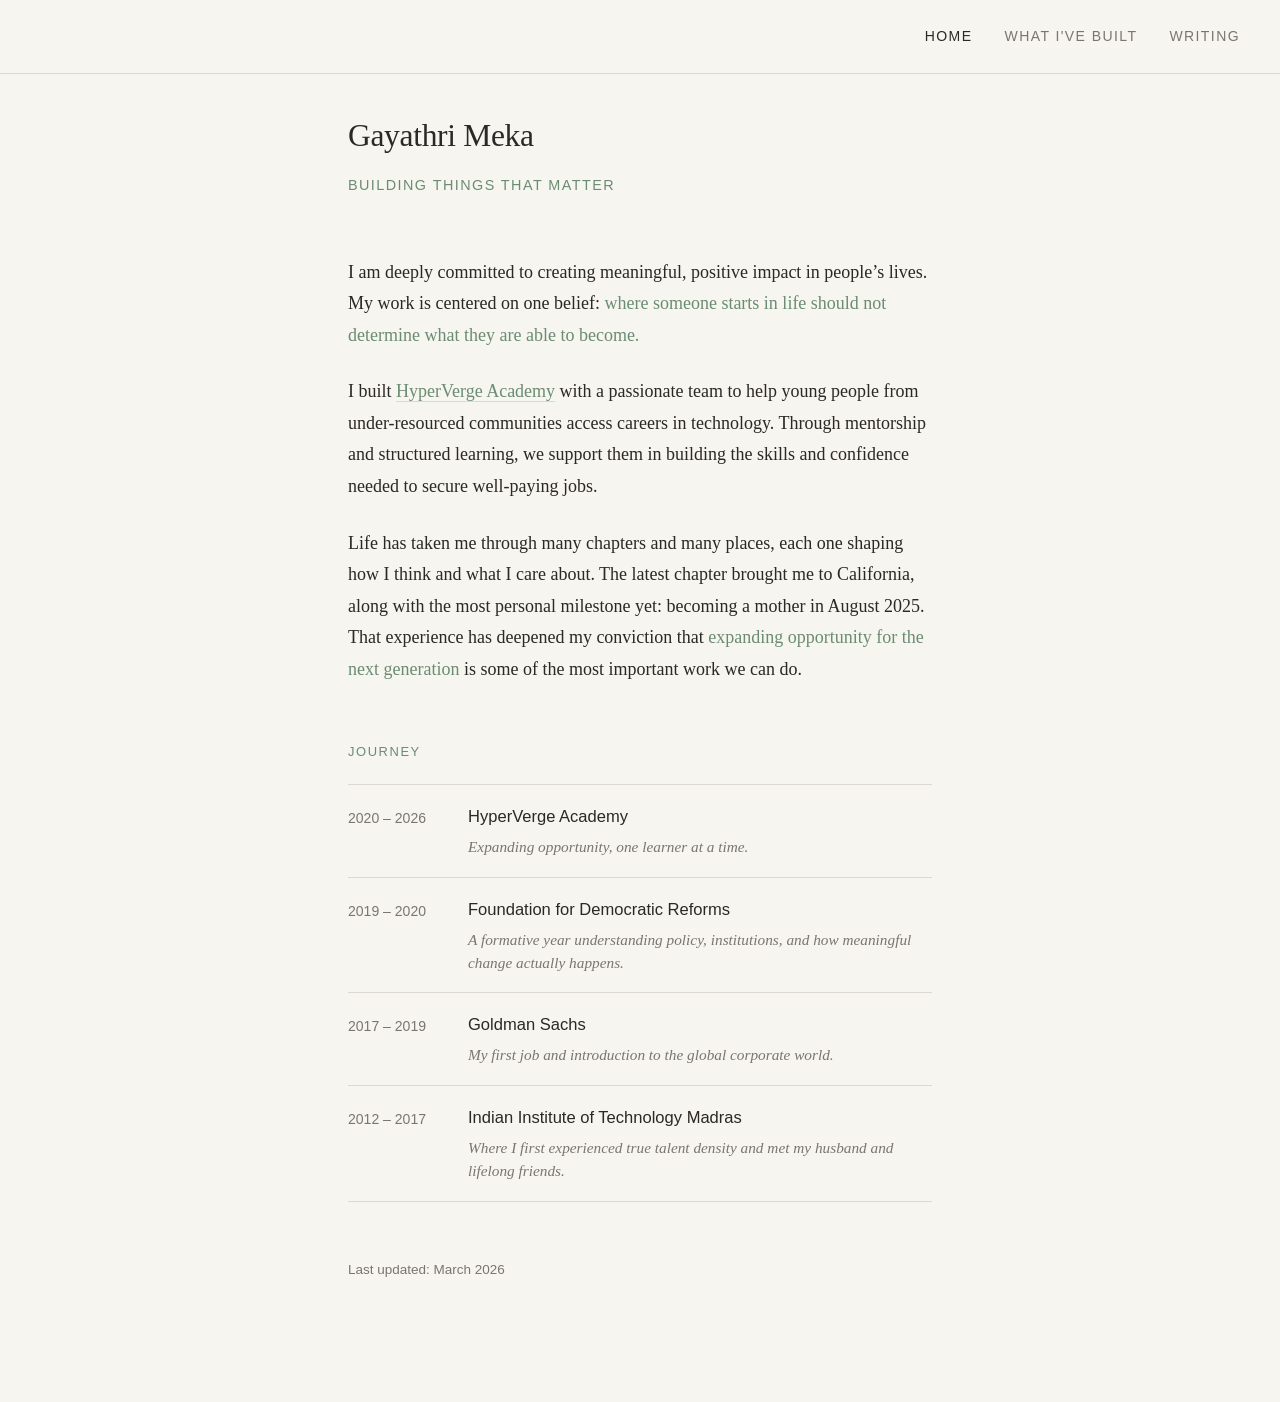
==== index.html @ d9b904db "Update timeline blurbs, remove Projects header, add last updated line Co-Authored-By: Claude Sonnet " ====
<!DOCTYPE html>
<html lang="en">
<head>
  <meta charset="UTF-8" />
  <meta name="viewport" content="width=device-width, initial-scale=1.0" />
  <title>Gayathri Meka</title>
  <link rel="icon" href="data:image/svg+xml,<svg xmlns='http://www.w3.org/2000/svg' viewBox='0 0 100 100'><text y='.9em' font-size='90'>🌏</text></svg>" />
  <style>
    *, *::before, *::after {
      box-sizing: border-box;
      margin: 0;
      padding: 0;
    }

    :root {
      --bg:        #F7F5F0;
      --text:      #2B2926;
      --muted:     #7A7570;
      --accent:    #6B8C72;
      --rule:      #DDD9D2;
    }

    html {
      font-size: 18px;
      background: var(--bg);
      color: var(--text);
    }

    body {
      font-family: Georgia, 'Times New Roman', serif;
      max-width: 640px;
      margin: 0 auto;
      padding: 108px 28px 120px;
      line-height: 1.75;
    }

    /* Top nav */
    nav {
      position: fixed;
      top: 0;
      left: 0;
      right: 0;
      display: flex;
      justify-content: flex-end;
      gap: 32px;
      padding: 24px 40px;
      background: var(--bg);
      border-bottom: 1px solid var(--rule);
      z-index: 100;
    }

    nav a {
      font-family: -apple-system, BlinkMacSystemFont, 'Segoe UI', sans-serif;
      font-size: 0.78rem;
      letter-spacing: 0.1em;
      text-transform: uppercase;
      color: var(--muted);
      text-decoration: none;
      border-bottom: none;
      transition: color 0.15s;
    }

    nav a:hover,
    nav a.active {
      color: var(--text);
    }

    header {
      margin-bottom: 56px;
    }

    h1 {
      font-size: 1.75rem;
      font-weight: normal;
      letter-spacing: -0.01em;
      color: var(--text);
      margin-bottom: 6px;
    }

    .subtitle {
      font-family: -apple-system, BlinkMacSystemFont, 'Segoe UI', sans-serif;
      font-size: 0.8rem;
      letter-spacing: 0.1em;
      text-transform: uppercase;
      color: var(--accent);
    }

    hr {
      border: none;
      border-top: 1px solid var(--rule);
      margin: 40px 0;
    }

    .section-label {
      font-family: -apple-system, BlinkMacSystemFont, 'Segoe UI', sans-serif;
      font-size: 0.72rem;
      letter-spacing: 0.12em;
      text-transform: uppercase;
      color: var(--accent);
      margin-top: 56px;
      margin-bottom: 20px;
    }

    p {
      margin-bottom: 1.4em;
      color: var(--text);
    }

    p:last-child {
      margin-bottom: 0;
    }

    a {
      color: var(--accent);
      text-decoration: none;
      border-bottom: 1px solid var(--rule);
      transition: border-color 0.15s;
    }

    a:hover {
      border-color: var(--accent);
    }

    /* Pages */
    .page {
      display: none;
      animation: fadein 0.2s ease;
    }

    .page.active {
      display: block;
    }

    @keyframes fadein {
      from { opacity: 0; transform: translateY(6px); }
      to   { opacity: 1; transform: translateY(0); }
    }

    /* Career timeline */
    .timeline {
      list-style: none;
    }

    .timeline li {
      display: grid;
      grid-template-columns: 100px 1fr;
      gap: 0 20px;
      padding: 18px 0;
      border-top: 1px solid var(--rule);
    }

    .timeline li:last-child {
      border-bottom: 1px solid var(--rule);
    }

    .timeline .years {
      font-family: -apple-system, BlinkMacSystemFont, 'Segoe UI', sans-serif;
      font-size: 0.78rem;
      color: var(--muted);
      padding-top: 3px;
    }

    .timeline .org {
      font-family: -apple-system, BlinkMacSystemFont, 'Segoe UI', sans-serif;
      font-size: 0.92rem;
      color: var(--text);
      margin-bottom: 4px;
    }

    .timeline .blurb {
      font-family: Georgia, 'Times New Roman', serif;
      font-size: 0.85rem;
      color: var(--muted);
      font-style: italic;
      line-height: 1.5;
    }

    /* Projects */
    .project {
      padding: 32px 0;
      border-top: 1px solid var(--rule);
    }

    .project:last-of-type {
      border-bottom: 1px solid var(--rule);
    }

    .project-name {
      font-family: -apple-system, BlinkMacSystemFont, 'Segoe UI', sans-serif;
      font-size: 1rem;
      font-weight: 500;
      color: var(--text);
      margin-bottom: 8px;
    }

    .project-desc {
      font-size: 0.95rem;
      color: var(--text);
      margin-bottom: 14px;
      line-height: 1.65;
    }

    .project-note {
      font-size: 0.85rem;
      color: var(--muted);
      font-style: italic;
      margin-bottom: 14px;
      line-height: 1.5;
    }

    .project-links {
      display: flex;
      gap: 16px;
      flex-wrap: wrap;
    }

    .project-links a {
      font-family: -apple-system, BlinkMacSystemFont, 'Segoe UI', sans-serif;
      font-size: 0.75rem;
      letter-spacing: 0.08em;
      text-transform: uppercase;
      color: var(--muted);
      border-bottom: 1px solid var(--rule);
    }

    .project-links a:hover {
      color: var(--accent);
      border-color: var(--accent);
    }

    /* Video modal */
    .project-name {
      cursor: pointer;
      color: var(--accent);
      text-decoration: underline;
      text-decoration-color: var(--rule);
      text-underline-offset: 3px;
      transition: text-decoration-color 0.15s;
    }

    .project-name:hover {
      text-decoration-color: var(--accent);
    }

    sup a {
      color: var(--accent);
      border-bottom: none;
      text-decoration: underline;
      text-decoration-color: var(--accent);
      text-underline-offset: 2px;
    }

    .modal-overlay {
      display: none;
      position: fixed;
      inset: 0;
      background: rgba(43, 41, 38, 0.85);
      z-index: 200;
      align-items: center;
      justify-content: center;
    }

    .modal-overlay.open {
      display: flex;
    }

    .modal-inner {
      position: relative;
      width: min(480px, 90vw);
      aspect-ratio: 9/16;
      background: #000;
      border-radius: 12px;
      overflow: hidden;
    }

    .modal-inner video {
      width: 100%;
      height: 100%;
      object-fit: cover;
    }

    .modal-coming-soon {
      width: 100%;
      height: 100%;
      display: flex;
      align-items: center;
      justify-content: center;
      font-family: -apple-system, BlinkMacSystemFont, 'Segoe UI', sans-serif;
      font-size: 0.75rem;
      letter-spacing: 0.1em;
      text-transform: uppercase;
      color: var(--muted);
    }

    .modal-close {
      position: absolute;
      top: 12px;
      right: 14px;
      background: none;
      border: none;
      color: #fff;
      font-size: 1.2rem;
      cursor: pointer;
      line-height: 1;
      opacity: 0.7;
    }

    .modal-close:hover {
      opacity: 1;
    }

    /* Footnote */
    .footnotes {
      margin-top: 48px;
      padding-top: 24px;
      border-top: 1px solid var(--rule);
    }

    .footnotes p {
      font-size: 0.82rem;
      color: var(--muted);
      line-height: 1.6;
    }

    sup {
      font-size: 0.65rem;
      vertical-align: super;
      line-height: 0;
      color: var(--muted);
    }

    .project-closing {
      margin-top: 40px;
      font-size: 0.92rem;
      color: var(--muted);
      font-style: italic;
    }

    .empty-state {
      color: var(--muted);
      font-family: -apple-system, BlinkMacSystemFont, 'Segoe UI', sans-serif;
      font-size: 0.9rem;
      font-style: italic;
    }
  </style>
</head>
<body>

  <nav>
    <a href="#" class="active" onclick="showPage('home', this)">Home</a>
    <a href="#" onclick="showPage('built', this)">What I've Built</a>
    <a href="#" onclick="showPage('writing', this)">Writing</a>
  </nav>

  <!-- Home -->
  <div id="page-home" class="page active">
    <header>
      <h1>Gayathri Meka</h1>
      <span class="subtitle">building things that matter</span>
    </header>

    <p>
      I am deeply committed to creating meaningful, positive impact in people&rsquo;s lives. My work is centered on one belief: <span style="color: var(--accent)">where someone starts in life should not determine what they are able to become.</span>
    </p>

    <p>
      I built <a href="https://academy.hyperverge.org" target="_blank" rel="noopener">HyperVerge Academy</a> with a passionate team to help young people from under-resourced communities access careers in technology. Through mentorship and structured learning, we support them in building the skills and confidence needed to secure well-paying jobs.
    </p>

    <p>
      Life has taken me through many chapters and many places, each one shaping how I think and what I care about. The latest chapter brought me to California, along with the most personal milestone yet: becoming a mother in August 2025. That experience has deepened my conviction that <span style="color: var(--accent)">expanding opportunity for the next generation</span> is some of the most important work we can do.
    </p>

    <p class="section-label">Journey</p>

    <ul class="timeline">
      <li>
        <span class="years">2020 – 2026</span>
        <div>
          <div class="org">HyperVerge Academy</div>
          <div class="blurb">Expanding opportunity, one learner at a time.</div>
        </div>
      </li>
      <li>
        <span class="years">2019 – 2020</span>
        <div>
          <div class="org">Foundation for Democratic Reforms</div>
          <div class="blurb">A formative year understanding policy, institutions, and how meaningful change actually happens.</div>
        </div>
      </li>
      <li>
        <span class="years">2017 – 2019</span>
        <div>
          <div class="org">Goldman Sachs</div>
          <div class="blurb">My first job and introduction to the global corporate world.</div>
        </div>
      </li>
      <li>
        <span class="years">2012 – 2017</span>
        <div>
          <div class="org">Indian Institute of Technology Madras</div>
          <div class="blurb">Where I first experienced true talent density and met my husband and lifelong friends.</div>
        </div>
      </li>
    </ul>

    <p style="margin-top: 56px; font-family: -apple-system, BlinkMacSystemFont, 'Segoe UI', sans-serif; font-size: 0.75rem; color: var(--muted);">Last updated: March 2026</p>
  </div>

  <!-- What I've Built -->
  <div id="page-built" class="page">
    <header>
      <h1>What I've Built</h1>
      <span class="subtitle">tools we actually use</span>
    </header>

    <p>
      I studied computer science but spent most of my career in social impact. Over time, I came to believe that <span style="color: var(--accent)">technology alone rarely solves social problems</span> - at best, it amplifies the systems and people already in place.<sup><a href="#fn1">1</a></sup> So we focused on building those systems at HyperVerge Academy.
    </p>

    <p>
      <span style="color: var(--accent)">AI agents shifted something.</span> Tools like Claude Code made it possible to spin up small, useful pieces of software and iterate quickly - inside the work we were already doing. What started as curiosity became a steady stream of tools I've built for my work, my family, and myself.
    </p>

    <div class="project">
      <div class="project-name" onclick="openModal('sensai')">SensAI</div>
      <p class="project-desc">AI-first learning system for HyperVerge Academy. Started as a hackathon project and evolved into the core learning platform for HVA.</p>
      <div class="project-links">
        <a href="#" target="_blank">GitHub</a>
        <a href="#" target="_blank">Link</a>
      </div>
    </div>

    <div class="project">
      <div class="project-name" onclick="openModal('hvapulse')">HVA Pulse</div>
      <p class="project-desc">Operating system for HyperVerge Academy. Tracks learner progress, generates insights, and helps our team support learners better.</p>
      <div class="project-links">
        <a href="#" target="_blank">GitHub</a>
        <a href="#" target="_blank">Link</a>
      </div>
    </div>

    <div class="project">
      <div class="project-name" onclick="openModal('tinytastes')">100 Tiny Tastes</div>
      <p class="project-desc">A tool I built to track foods while introducing solids to my baby. Still the most useful thing I&rsquo;ve built for myself.</p>
      <div class="project-links">
        <a href="https://github.com/gayathri-meka/100-tiny-tastes" target="_blank" rel="noopener">GitHub</a>
        <a href="#" target="_blank">Link</a>
      </div>
    </div>

    <div class="project">
      <div class="project-name" onclick="openModal('ashiana')">Ashiana PG Manager</div>
      <p class="project-desc">Built for my mother-in-law to replace her handwritten PG ledger with a simple management tool.</p>
      <div class="project-links">
        <a href="https://github.com/gayathri-meka/ashiana-pg-manager" target="_blank" rel="noopener">GitHub</a>
        <a href="#" target="_blank">Link</a>
      </div>
    </div>

    <div class="project">
      <div class="project-name" onclick="openModal('getcurious')">Get Curious</div>
      <p class="project-desc">A personal learning playground. Designed around the way I like to explore and learn new topics. Inspired by my son Nivan.</p>
      <div class="project-links">
        <a href="#" target="_blank">GitHub</a>
      </div>
    </div>

    <div class="project">
      <div class="project-name" onclick="openModal('wonderleaps')">Wonder Leaps</div>
      <p class="project-desc">A simple parenting app that taught me one of the most important builder lessons: knowing when to stop.</p>
      <div class="project-links">
        <a href="https://github.com/gayathri-meka/wonder-leaps" target="_blank" rel="noopener">GitHub</a>
      </div>
    </div>

    <p class="project-closing">Except SensAI and HVA Pulse, most of these tools were built quickly, often over a few days or weekends.</p>

    <div class="footnotes">
      <p id="fn1"><sup>1</sup> This idea is explored in Kentaro Toyama&rsquo;s book <em>Geek Heresy: Rescuing Social Change from the Cult of Technology.</em></p>
    </div>
  </div>

  <!-- Video modal -->
  <div class="modal-overlay" id="videoModal" onclick="closeModalOnOverlay(event)">
    <div class="modal-inner">
      <button class="modal-close" onclick="closeModal()">✕</button>
      <div id="modalContent" class="modal-coming-soon">Video coming soon</div>
    </div>
  </div>

  <!-- Writing -->
  <div id="page-writing" class="page">
    <header>
      <h1>Writing</h1>
    </header>
    <p class="empty-state">Essays coming soon.</p>
  </div>

  <script>
    function showPage(name, link) {
      event.preventDefault();
      document.querySelectorAll('.page').forEach(p => p.classList.remove('active'));
      document.querySelectorAll('nav a').forEach(a => a.classList.remove('active'));
      document.getElementById('page-' + name).classList.add('active');
      link.classList.add('active');
    }

    // Video sources — add file paths here when ready
    const videos = {
      sensai:     null,
      hvapulse:   null,
      tinytastes: '100tt-demo-video.mp4',
      ashiana:    null,
      getcurious: null,
      wonderleaps: null,
    };

    function openModal(id) {
      const src = videos[id];
      const content = document.getElementById('modalContent');
      if (src) {
        content.innerHTML = `<video src="${src}" autoplay loop muted playsinline></video>`;
        content.className = '';
      } else {
        content.innerHTML = 'Video coming soon';
        content.className = 'modal-coming-soon';
      }
      document.getElementById('videoModal').classList.add('open');
    }

    function closeModal() {
      document.getElementById('videoModal').classList.remove('open');
      document.getElementById('modalContent').innerHTML = '';
    }

    function closeModalOnOverlay(e) {
      if (e.target === document.getElementById('videoModal')) closeModal();
    }

    document.addEventListener('keydown', e => {
      if (e.key === 'Escape') closeModal();
    });
  </script>

</body>
</html>
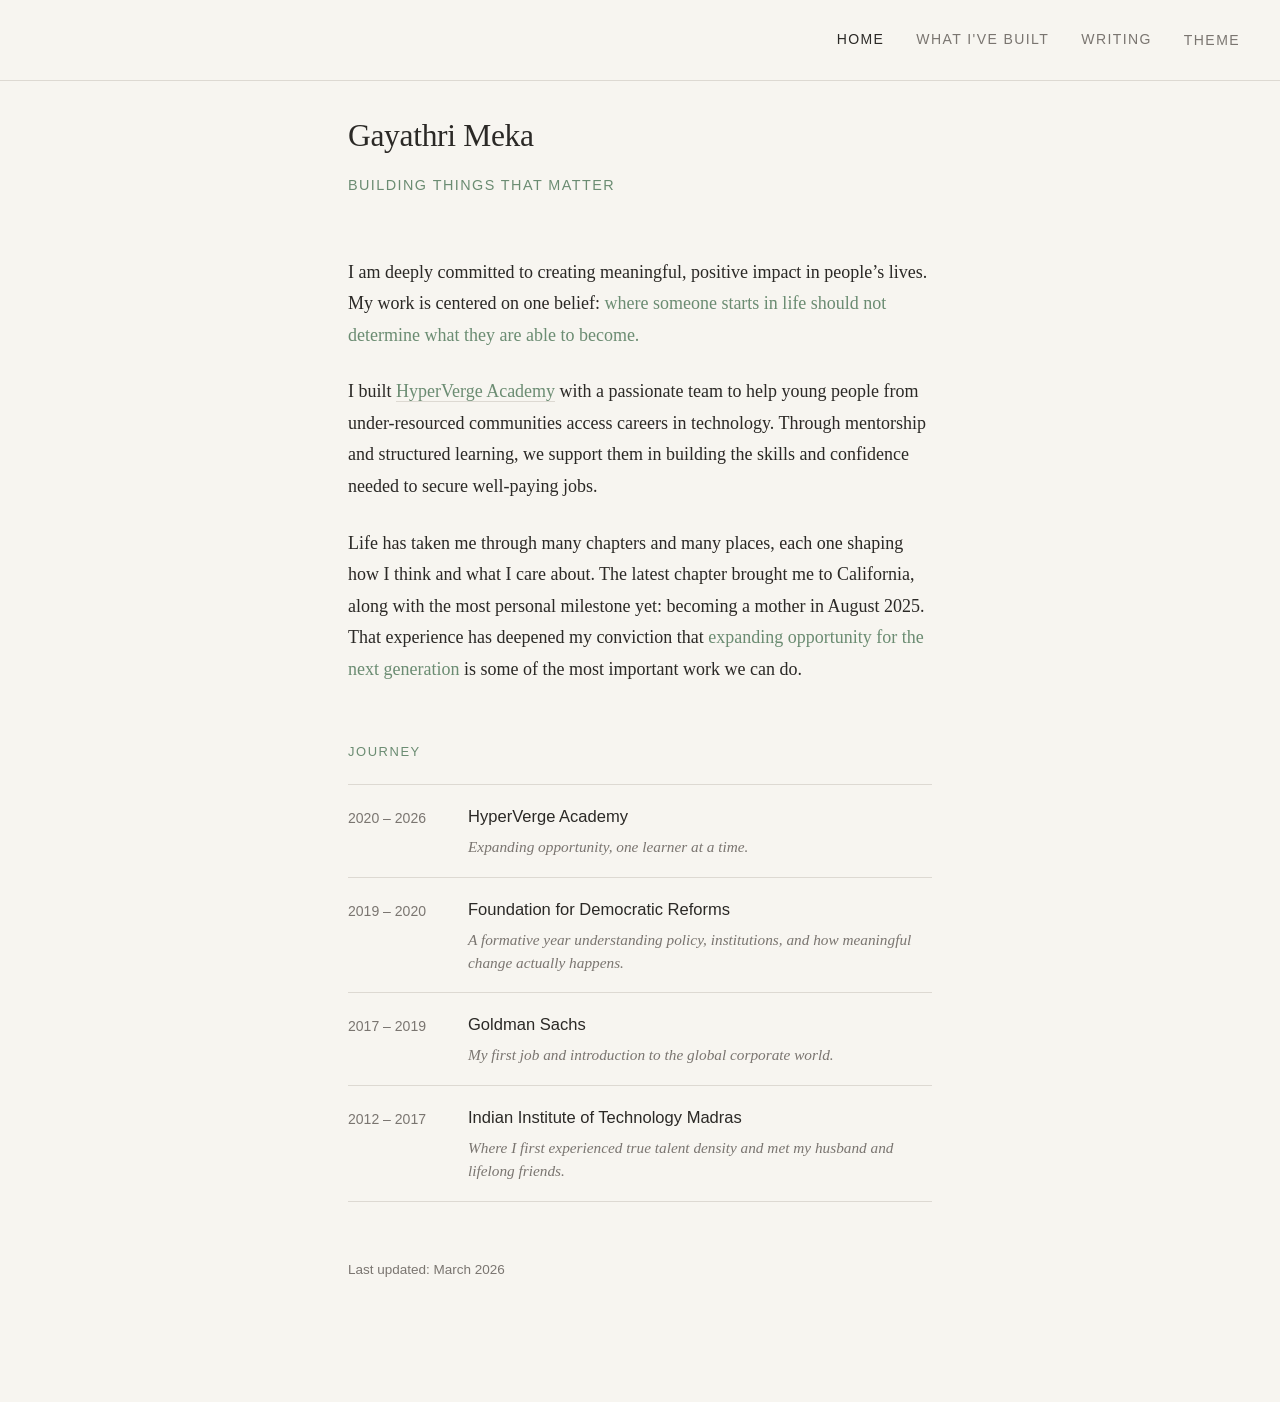
==== commit fb897bb5: "Move theme picker into nav as a tab; add themes and scripts - Theme picker is now a "Theme" tab in t" ====
--- a/index.html
+++ b/index.html
@@ -42,6 +42,7 @@
       right: 0;
       display: flex;
       justify-content: flex-end;
+      align-items: center;
       gap: 32px;
       padding: 24px 40px;
       background: var(--bg);
@@ -63,6 +64,89 @@
     nav a:hover,
     nav a.active {
       color: var(--text);
+    }
+
+    /* Hamburger */
+    .hamburger {
+      display: none;
+      flex-direction: column;
+      gap: 5px;
+      cursor: pointer;
+      background: none;
+      border: none;
+      padding: 4px;
+    }
+
+    .hamburger span {
+      display: block;
+      width: 22px;
+      height: 1.5px;
+      background: var(--text);
+      transition: transform 0.2s, opacity 0.2s;
+    }
+
+    .hamburger.open span:nth-child(1) { transform: translateY(6.5px) rotate(45deg); }
+    .hamburger.open span:nth-child(2) { opacity: 0; }
+    .hamburger.open span:nth-child(3) { transform: translateY(-6.5px) rotate(-45deg); }
+
+    /* Mobile menu drawer */
+    .mobile-menu {
+      display: none;
+      position: fixed;
+      top: 0;
+      left: 0;
+      right: 0;
+      bottom: 0;
+      background: var(--bg);
+      z-index: 99;
+      flex-direction: column;
+      align-items: center;
+      justify-content: center;
+      gap: 40px;
+    }
+
+    .mobile-menu.open {
+      display: flex;
+    }
+
+    .mobile-menu a {
+      font-family: -apple-system, BlinkMacSystemFont, 'Segoe UI', sans-serif;
+      font-size: 1.1rem;
+      letter-spacing: 0.1em;
+      text-transform: uppercase;
+      color: var(--muted);
+      text-decoration: none;
+      border-bottom: none;
+      transition: color 0.15s;
+    }
+
+    .mobile-menu a:hover,
+    .mobile-menu a.active {
+      color: var(--text);
+    }
+
+    @media (max-width: 600px) {
+      body {
+        padding: 88px 20px 80px;
+        font-size: 16px;
+      }
+
+      nav {
+        padding: 20px 24px;
+      }
+
+      nav a:not(.hamburger),
+      nav .theme-picker {
+        display: none;
+      }
+
+      .hamburger {
+        display: flex;
+      }
+
+      .timeline li {
+        grid-template-columns: 80px 1fr;
+      }
     }
 
     header {
@@ -342,7 +426,49 @@
       font-size: 0.9rem;
       font-style: italic;
     }
+
+    /* Essay listing */
+    .essay-list {
+      list-style: none;
+    }
+
+    .essay-item {
+      padding: 12px 0;
+    }
+
+    .essay-title {
+      font-family: Georgia, 'Times New Roman', serif;
+      font-size: 1.05rem;
+      font-weight: normal;
+      color: var(--accent);
+      text-decoration: none;
+      border-bottom: 1px solid var(--rule);
+      transition: border-color 0.15s;
+    }
+
+    .essay-title:hover {
+      border-color: var(--accent);
+    }
+
+    .essay-subtitle {
+      font-family: Georgia, 'Times New Roman', serif;
+      font-size: 0.88rem;
+      color: var(--muted);
+      font-style: italic;
+      margin-top: 5px;
+      margin-bottom: 0;
+    }
+
+    .essay-meta {
+      font-family: -apple-system, BlinkMacSystemFont, 'Segoe UI', sans-serif;
+      font-size: 0.72rem;
+      letter-spacing: 0.08em;
+      color: var(--muted);
+      margin-top: 10px;
+    }
   </style>
+  <link rel="stylesheet" href="styles/themes.css">
+  <script>(function(){var t=localStorage.getItem('theme');if(t)document.documentElement.setAttribute('data-theme',t);})()</script>
 </head>
 <body>
 
@@ -350,7 +476,29 @@
     <a href="#" class="active" onclick="showPage('home', this)">Home</a>
     <a href="#" onclick="showPage('built', this)">What I've Built</a>
     <a href="#" onclick="showPage('writing', this)">Writing</a>
+    <div class="theme-picker" id="themePicker">
+      <button class="theme-tab" id="themeTab" aria-label="Change theme">Theme</button>
+      <div class="theme-options">
+        <button class="swatch" data-theme="simple">simple</button>
+        <button class="swatch" data-theme="playful">playful</button>
+        <button class="swatch" data-theme="loud">loud</button>
+      </div>
+    </div>
+    <button class="hamburger" onclick="toggleMenu()" aria-label="Menu">
+      <span></span><span></span><span></span>
+    </button>
   </nav>
+
+  <div class="mobile-menu" id="mobileMenu">
+    <a href="#" class="active" onclick="showPage('home', this); toggleMenu()">Home</a>
+    <a href="#" onclick="showPage('built', this); toggleMenu()">What I've Built</a>
+    <a href="#" onclick="showPage('writing', this); toggleMenu()">Writing</a>
+    <div class="mobile-theme-row">
+      <button class="swatch" data-theme="simple">simple</button>
+      <button class="swatch" data-theme="playful">playful</button>
+      <button class="swatch" data-theme="loud">loud</button>
+    </div>
+  </div>
 
   <!-- Home -->
   <div id="page-home" class="page active">
@@ -423,54 +571,54 @@
     </p>
 
     <div class="project">
-      <div class="project-name" onclick="openModal('sensai')">SensAI</div>
-      <p class="project-desc">AI-first learning system for HyperVerge Academy. Started as a hackathon project and evolved into the core learning platform for HVA.</p>
+      <div class="project-name">SensAI</div>
+      <p class="project-desc">SensAI started as a hackathon project and grew into the core learning platform for HyperVerge Academy. Inspired by Khanmigo, the idea was simple: what if every learner had access to a mentor who could give honest, personalised feedback - not just a score, but a nudge toward thinking deeper? Admins define courses with questions and rubrics; learners submit in text, code, or audio; the LLM evaluates and gives Socratic feedback. Built with <a href="https://amandalmia.com" target="_blank" rel="noopener">Aman Dalmia</a>.</p>
       <div class="project-links">
-        <a href="#" target="_blank">GitHub</a>
-        <a href="#" target="_blank">Link</a>
+        <a href="https://github.com/dalmia/sensai-backend" target="_blank" rel="noopener">Backend</a>
+        <a href="https://github.com/dalmia/sensai-frontend" target="_blank" rel="noopener">Frontend</a>
+        <a href="https://docs.sensai.hyperverge.org/overview" target="_blank" rel="noopener">Docs</a>
+        <a href="https://sensai.hyperverge.org/" target="_blank" rel="noopener">Live</a>
       </div>
     </div>
 
     <div class="project">
-      <div class="project-name" onclick="openModal('hvapulse')">HVA Pulse</div>
-      <p class="project-desc">Operating system for HyperVerge Academy. Tracks learner progress, generates insights, and helps our team support learners better.</p>
+      <div class="project-name">HVA Pulse</div>
+      <p class="project-desc">HVA Pulse is the operating system for HyperVerge Academy, the heartbeat of everything we do. It gives the team real-time visibility into every learner's journey so they can focus on the right intervention at the right time, rather than gathering data and building pivot tables. Most recently I added <span style="color: var(--accent)">Ask Pulse</span> - a natural language interface that lets the team query program data using LLMs. Instead of building a report, you just ask a question. Pulse started as a lightweight dashboard on Retool - a quick way to get visibility without building from scratch. As our needs grew, Retool&rsquo;s constraints became limiting. I&rsquo;m now rebuilding Pulse from scratch using Claude Code, with a much clearer vision of what it needs to be.</p>
       <div class="project-links">
-        <a href="#" target="_blank">GitHub</a>
-        <a href="#" target="_blank">Link</a>
+        <a href="https://github.com/gayathri-meka/hva-pulse" target="_blank" rel="noopener">GitHub</a>
+        <a href="https://pulse.academy.hyperverge.org/" target="_blank" rel="noopener">Live</a>
       </div>
     </div>
 
     <div class="project">
-      <div class="project-name" onclick="openModal('tinytastes')">100 Tiny Tastes</div>
-      <p class="project-desc">A tool I built to track foods while introducing solids to my baby. Still the most useful thing I&rsquo;ve built for myself.</p>
+      <div class="project-name">100 Tiny Tastes</div>
+      <p class="project-desc">When I started introducing solids to Nivan, I was tracking everything on a spreadsheet - which foods he&rsquo;d tried, whether I&rsquo;d given them three days in a row (to catch any allergies), what was still missing from his diet. It got unwieldy fast. So I built 100 Tiny Tastes: a simple tool to log foods, see it in a calendar view, add custom foods, and share with family. Still the most used thing I&rsquo;ve built for myself.</p>
       <div class="project-links">
         <a href="https://github.com/gayathri-meka/100-tiny-tastes" target="_blank" rel="noopener">GitHub</a>
-        <a href="#" target="_blank">Link</a>
+        <a href="https://100-tiny-tastes.vercel.app/" target="_blank" rel="noopener">Live</a>
       </div>
     </div>
 
     <div class="project">
-      <div class="project-name" onclick="openModal('ashiana')">Ashiana PG Manager</div>
-      <p class="project-desc">Built for my mother-in-law to replace her handwritten PG ledger with a simple management tool.</p>
+      <div class="project-name">Ashiana PG Manager</div>
+      <p class="project-desc">My mother-in-law was managing her paying guest house entirely on paper: room occupancy, rent payments, monthly collections, all tracked by hand. The only way to see who had paid and what the month looked like was going through her handwritten ledger page by page. I built Ashiana PG Manager to replace it with a simple digital tool. It tracks room occupancy, rent payments, and monthly collections, and flags who needs a follow-up, though to be honest, she already knows exactly who owes her money. But it was special to see her feeling proud of her monthly income.</p>
       <div class="project-links">
         <a href="https://github.com/gayathri-meka/ashiana-pg-manager" target="_blank" rel="noopener">GitHub</a>
-        <a href="#" target="_blank">Link</a>
+        <a href="https://ashiana-pg-manager.vercel.app/" target="_blank" rel="noopener">Live</a>
       </div>
     </div>
 
     <div class="project">
-      <div class="project-name" onclick="openModal('getcurious')">Get Curious</div>
-      <p class="project-desc">A personal learning playground. Designed around the way I like to explore and learn new topics. Inspired by my son Nivan.</p>
-      <div class="project-links">
-        <a href="#" target="_blank">GitHub</a>
-      </div>
+      <div class="project-name">Get Curious</div>
+      <p class="project-desc">Get Curious started as Think Again - a tool that generates MCQs to test understanding, where you don&rsquo;t just pick the right answer but explain your reasoning for the wrong ones too. The questions get progressively harder, pushing you to go deeper rather than just confirm what you already know. Along the way I added a feature to break down a broad topic into subtopics - which turned out to be the more useful thing for how I actually learn. So I renamed it. Get Curious is inspired by Nivan, who approaches everything with a relentlessness I find myself wanting to bring to my own work and life.</p>
     </div>
 
     <div class="project">
-      <div class="project-name" onclick="openModal('wonderleaps')">Wonder Leaps</div>
-      <p class="project-desc">A simple parenting app that taught me one of the most important builder lessons: knowing when to stop.</p>
+      <div class="project-name">Wonder Leaps</div>
+      <p class="project-desc">Wonder Leaps started with a simple need: I wanted something that would tell me when Nivan was likely going through a growth spurt and what activities I could do with him to support his development. There are great free apps that already solve this, but they all felt like too much. Videos, detailed tracking, endless notifications. As a new parent with a very energetic baby, I didn&rsquo;t have time for any of that. I wanted something almost like a document - clean, focused, just the essentials, but slightly more interactive. I built it, it solved my problem, and I stopped. No bells and whistles needed. Knowing when to ship and when to step back is a lesson I keep learning.</p>
       <div class="project-links">
         <a href="https://github.com/gayathri-meka/wonder-leaps" target="_blank" rel="noopener">GitHub</a>
+        <a href="https://wonder-leaps.vercel.app" target="_blank" rel="noopener">Live</a>
       </div>
     </div>
 
@@ -478,14 +626,6 @@
 
     <div class="footnotes">
       <p id="fn1"><sup>1</sup> This idea is explored in Kentaro Toyama&rsquo;s book <em>Geek Heresy: Rescuing Social Change from the Cult of Technology.</em></p>
-    </div>
-  </div>
-
-  <!-- Video modal -->
-  <div class="modal-overlay" id="videoModal" onclick="closeModalOnOverlay(event)">
-    <div class="modal-inner">
-      <button class="modal-close" onclick="closeModal()">✕</button>
-      <div id="modalContent" class="modal-coming-soon">Video coming soon</div>
     </div>
   </div>
 
@@ -494,54 +634,48 @@
     <header>
       <h1>Writing</h1>
     </header>
-    <p class="empty-state">Essays coming soon.</p>
+
+    <ul class="essay-list">
+      <li class="essay-item">
+        <a class="essay-title" href="writing/i-will-come-back.html">I will come back</a>
+      </li>
+      <li class="essay-item">
+        <a class="essay-title" href="writing/death-of-coding.html">Death of Coding</a>
+      </li>
+    </ul>
   </div>
 
   <script>
+    function activatePage(name) {
+      document.querySelectorAll('.page').forEach(p => p.classList.remove('active'));
+      document.querySelectorAll('nav a, .mobile-menu a').forEach(a => a.classList.remove('active'));
+      document.getElementById('page-' + name).classList.add('active');
+      document.querySelectorAll(`nav a[onclick*="'${name}'"], .mobile-menu a[onclick*="'${name}'"]`)
+        .forEach(a => a.classList.add('active'));
+    }
+
     function showPage(name, link) {
       event.preventDefault();
-      document.querySelectorAll('.page').forEach(p => p.classList.remove('active'));
-      document.querySelectorAll('nav a').forEach(a => a.classList.remove('active'));
-      document.getElementById('page-' + name).classList.add('active');
-      link.classList.add('active');
-    }
-
-    // Video sources — add file paths here when ready
-    const videos = {
-      sensai:     null,
-      hvapulse:   null,
-      tinytastes: '100tt-demo-video.mp4',
-      ashiana:    null,
-      getcurious: null,
-      wonderleaps: null,
-    };
-
-    function openModal(id) {
-      const src = videos[id];
-      const content = document.getElementById('modalContent');
-      if (src) {
-        content.innerHTML = `<video src="${src}" autoplay loop muted playsinline></video>`;
-        content.className = '';
-      } else {
-        content.innerHTML = 'Video coming soon';
-        content.className = 'modal-coming-soon';
+      activatePage(name);
+    }
+
+    // Restore page from sessionStorage (e.g. when navigating back from an essay)
+    (function() {
+      const page = sessionStorage.getItem('page');
+      if (page) {
+        sessionStorage.removeItem('page');
+        activatePage(page);
       }
-      document.getElementById('videoModal').classList.add('open');
-    }
-
-    function closeModal() {
-      document.getElementById('videoModal').classList.remove('open');
-      document.getElementById('modalContent').innerHTML = '';
-    }
-
-    function closeModalOnOverlay(e) {
-      if (e.target === document.getElementById('videoModal')) closeModal();
-    }
-
-    document.addEventListener('keydown', e => {
-      if (e.key === 'Escape') closeModal();
-    });
+    })();
+
+    function toggleMenu() {
+      document.getElementById('mobileMenu').classList.toggle('open');
+      document.querySelector('.hamburger').classList.toggle('open');
+    }
+
   </script>
+
+  <script src="scripts/theme.js"></script>
 
 </body>
 </html>
--- a/styles/themes.css
+++ b/styles/themes.css
@@ -0,0 +1,433 @@
+/* ================================================
+   Themes — gayathrimeka.com
+   ================================================ */
+
+/* ── Simple (default) ─────────────────────────── */
+html[data-theme="simple"],
+html:not([data-theme]) {
+  --bg:     #F7F5F0;
+  --text:   #2B2926;
+  --muted:  #7A7570;
+  --accent: #6B8C72;
+  --rule:   #DDD9D2;
+}
+
+/* ── Playful ──────────────────────────────────── */
+html[data-theme="playful"] {
+  --bg:     #FFF9F0;
+  --text:   #1A1A1A;
+  --muted:  #888888;
+  --accent: #FF6B6B;
+  --rule:   #FFD0CA;
+}
+
+/* Dot-grid background */
+html[data-theme="playful"] body {
+  background-image: radial-gradient(circle, rgba(255, 107, 107, 0.12) 1.5px, transparent 1.5px);
+  background-size: 24px 24px;
+}
+
+/* Nav */
+html[data-theme="playful"] nav a:nth-child(1) { color: #FF6B6B; }
+html[data-theme="playful"] nav a:nth-child(2) { color: #FB923C; }
+html[data-theme="playful"] nav a:nth-child(3) { color: #A855F7; }
+html[data-theme="playful"] nav { border-bottom-color: var(--rule); }
+
+/* Index - section headings (Caveat loaded dynamically) */
+html[data-theme="playful"] .page header h1 {
+  font-family: 'Caveat', cursive;
+  font-size: 3rem;
+  font-weight: 700;
+  letter-spacing: 0;
+  color: #FF6B6B;
+}
+html[data-theme="playful"] .page header h1::after {
+  content: ' ✦';
+  color: #4ECDC4;
+  font-size: 0.75em;
+  vertical-align: middle;
+}
+
+html[data-theme="playful"] .section-label { color: #EC4899; font-weight: 600; }
+
+/* Index - timeline */
+html[data-theme="playful"] .timeline .org   { color: #4ECDC4; }
+html[data-theme="playful"] .timeline .years { color: #A855F7; }
+html[data-theme="playful"] .timeline li            { border-top-style: dashed; }
+html[data-theme="playful"] .timeline li:last-child { border-bottom-style: dashed; }
+html[data-theme="playful"] .timeline li:nth-child(1) { border-top-color: #FF6B6B; }
+html[data-theme="playful"] .timeline li:nth-child(2) { border-top-color: #4ECDC4; }
+html[data-theme="playful"] .timeline li:nth-child(3) { border-top-color: #A855F7; }
+html[data-theme="playful"] .timeline li:nth-child(4) { border-top-color: #FB923C; }
+
+/* Index - project cards (colorful left bar, no dividers) */
+html[data-theme="playful"] .project {
+  border-top: none;
+  border-left: 3px solid;
+  padding-left: 18px;
+  padding-top: 20px;
+  padding-bottom: 20px;
+}
+html[data-theme="playful"] .project:last-of-type { border-bottom: none; }
+html[data-theme="playful"] .project:nth-of-type(1) { border-left-color: #FF6B6B; }
+html[data-theme="playful"] .project:nth-of-type(2) { border-left-color: #4ECDC4; }
+html[data-theme="playful"] .project:nth-of-type(3) { border-left-color: #A855F7; }
+html[data-theme="playful"] .project:nth-of-type(4) { border-left-color: #FB923C; }
+html[data-theme="playful"] .project:nth-of-type(5) { border-left-color: #EC4899; }
+html[data-theme="playful"] .project:nth-of-type(6) { border-left-color: #22C55E; }
+
+html[data-theme="playful"] .project-name {
+  font-family: 'Caveat', cursive;
+  font-size: 1.6rem;
+  font-weight: 700;
+  text-decoration: none;
+}
+html[data-theme="playful"] .project:nth-of-type(1) .project-name { color: #FF6B6B !important; }
+html[data-theme="playful"] .project:nth-of-type(2) .project-name { color: #4ECDC4 !important; }
+html[data-theme="playful"] .project:nth-of-type(3) .project-name { color: #A855F7 !important; }
+html[data-theme="playful"] .project:nth-of-type(4) .project-name { color: #FB923C !important; }
+html[data-theme="playful"] .project:nth-of-type(5) .project-name { color: #EC4899 !important; }
+html[data-theme="playful"] .project:nth-of-type(6) .project-name { color: #22C55E !important; }
+
+/* Index - essay title */
+html[data-theme="playful"] .essay-title {
+  text-decoration: underline wavy var(--accent);
+  border-bottom: none;
+  font-family: 'Caveat', cursive;
+  font-size: 1.3rem;
+}
+
+/* Essay pages - header */
+html[data-theme="playful"] .essay-header {
+  border-bottom: 2px dashed #FFBAB3;
+}
+html[data-theme="playful"] .essay-header h1 {
+  font-family: 'Caveat', cursive;
+  font-size: 3rem;
+  font-weight: 700;
+  letter-spacing: 0;
+  color: #FF6B6B;
+}
+html[data-theme="playful"] .essay-header h1::after {
+  content: ' ✦';
+  color: #4ECDC4;
+  font-size: 0.7em;
+  vertical-align: middle;
+}
+
+/* Decorative cluster before essay body */
+html[data-theme="playful"] .essay-body::before {
+  content: '✿  ✦  ✿';
+  display: block;
+  text-align: right;
+  color: #FFBAB3;
+  font-size: 0.7rem;
+  letter-spacing: 6px;
+  margin-bottom: 28px;
+}
+
+/* Rotating h2 colours in Caveat */
+html[data-theme="playful"] .essay-body h2 {
+  font-family: 'Caveat', cursive;
+  font-size: 1.8rem;
+  font-weight: 700;
+  letter-spacing: 0;
+  margin-top: 48px;
+}
+html[data-theme="playful"] .essay-body h2:nth-of-type(1) { color: #FF6B6B; }
+html[data-theme="playful"] .essay-body h2:nth-of-type(2) { color: #4ECDC4; }
+html[data-theme="playful"] .essay-body h2:nth-of-type(3) { color: #A855F7; }
+html[data-theme="playful"] .essay-body h2:nth-of-type(4) { color: #FB923C; }
+html[data-theme="playful"] .essay-body h2:nth-of-type(5) { color: #EC4899; }
+html[data-theme="playful"] .essay-body h2:nth-of-type(6) { color: #22C55E; }
+
+/* Wavy underline on essay links */
+html[data-theme="playful"] .essay-body a {
+  text-decoration: underline wavy #FF6B6B;
+  border-bottom: none;
+}
+
+/* Pullquote */
+html[data-theme="playful"] .pullquote {
+  border-left-color: #A855F7;
+  color: #A855F7 !important;
+}
+
+/* TOC */
+html[data-theme="playful"] .toc a.active {
+  color: #FF6B6B;
+  border-left-color: #FF6B6B;
+}
+html[data-theme="playful"] .toc-label { color: #FF6B6B; }
+
+
+/* ── Loud ─────────────────────────────────────── */
+html[data-theme="loud"] {
+  --bg:     #0D0D0D;
+  --text:   #F0F0F0;
+  --muted:  #666666;
+  --accent: #FFE600;
+  --rule:   #252525;
+}
+
+/* Thick yellow nav border */
+html[data-theme="loud"] nav {
+  border-bottom: 3px solid var(--accent);
+}
+
+/* Index - huge bold section headings */
+html[data-theme="loud"] .page header h1 {
+  font-size: 2.8rem;
+  font-weight: 700;
+  letter-spacing: -0.03em;
+}
+
+/* Index - projects with yellow left bar, no dividers */
+html[data-theme="loud"] .project {
+  border-top: none;
+  border-left: 3px solid var(--accent);
+  padding-left: 20px;
+}
+html[data-theme="loud"] .project:last-of-type { border-bottom: none; }
+
+html[data-theme="loud"] .project-name {
+  color: var(--accent) !important;
+  text-decoration-color: rgba(255, 230, 0, 0.3) !important;
+}
+html[data-theme="loud"] .project-name:hover {
+  text-decoration-color: var(--accent) !important;
+}
+
+/* Index - timeline */
+html[data-theme="loud"] .timeline .years { color: var(--accent); }
+
+/* Index - essay title */
+html[data-theme="loud"] .essay-title:hover { color: var(--accent); }
+
+/* Essay pages - giant ghost quotation mark */
+html[data-theme="loud"] .essay-header { position: relative; }
+html[data-theme="loud"] .essay-header::before {
+  content: '\201C';
+  position: absolute;
+  top: -10px;
+  left: -24px;
+  font-size: 10rem;
+  line-height: 1;
+  color: var(--accent);
+  opacity: 0.12;
+  font-family: Georgia, serif;
+  pointer-events: none;
+  user-select: none;
+}
+
+/* Big bold h1 with yellow underline */
+html[data-theme="loud"] .essay-header h1 {
+  font-size: 3rem;
+  font-weight: 700;
+  letter-spacing: -0.03em;
+  line-height: 1.1;
+  text-decoration: underline;
+  text-decoration-color: var(--accent);
+  text-underline-offset: 8px;
+  text-decoration-thickness: 4px;
+}
+
+/* Uppercase tracked h2 */
+html[data-theme="loud"] .essay-body h2 {
+  font-family: -apple-system, BlinkMacSystemFont, 'Segoe UI', sans-serif;
+  font-size: 0.68rem;
+  font-weight: 700;
+  text-transform: uppercase;
+  letter-spacing: 0.18em;
+  color: var(--accent);
+  margin-top: 64px;
+}
+
+/* Yellow links */
+html[data-theme="loud"] .essay-body a {
+  color: var(--accent);
+  border-bottom-color: rgba(255, 230, 0, 0.35);
+}
+
+/* Pullquote */
+html[data-theme="loud"] .pullquote {
+  border-left-color: var(--accent);
+  color: var(--accent) !important;
+}
+
+/* TOC */
+html[data-theme="loud"] .toc a.active {
+  color: var(--accent);
+  border-left-color: var(--accent);
+}
+html[data-theme="loud"] .toc-label { color: var(--accent); }
+
+
+/* ================================================
+   Playful — background blobs
+   ================================================ */
+
+html[data-theme="playful"] body::before {
+  content: '';
+  position: fixed;
+  top: -100px;
+  right: -100px;
+  width: 420px;
+  height: 420px;
+  border-radius: 60% 40% 70% 30% / 50% 60% 40% 50%;
+  background: linear-gradient(135deg,
+    rgba(255, 107, 107, 0.18),
+    rgba(78, 205, 196, 0.14),
+    rgba(168, 85, 247, 0.12));
+  pointer-events: none;
+  z-index: 0;
+}
+
+html[data-theme="playful"] body::after {
+  content: '';
+  position: fixed;
+  bottom: -100px;
+  left: -100px;
+  width: 360px;
+  height: 360px;
+  border-radius: 40% 60% 30% 70% / 60% 40% 70% 30%;
+  background: linear-gradient(135deg,
+    rgba(251, 146, 60, 0.15),
+    rgba(34, 197, 94, 0.12),
+    rgba(78, 205, 196, 0.14));
+  pointer-events: none;
+  z-index: 0;
+}
+
+/* ================================================
+   Loud — background geometry
+   ================================================ */
+
+html[data-theme="loud"] body::before {
+  content: '';
+  position: fixed;
+  top: 0;
+  right: 0;
+  width: 0;
+  height: 0;
+  border-style: solid;
+  border-width: 0 280px 280px 0;
+  border-color: transparent rgba(255, 230, 0, 0.07) transparent transparent;
+  pointer-events: none;
+  z-index: 0;
+}
+
+html[data-theme="loud"] body::after {
+  content: '';
+  position: fixed;
+  bottom: 0;
+  left: 0;
+  right: 0;
+  height: 3px;
+  background: linear-gradient(90deg,
+    transparent 0%,
+    rgba(255, 230, 0, 0.5) 30%,
+    rgba(255, 230, 0, 0.5) 70%,
+    transparent 100%);
+  pointer-events: none;
+  z-index: 0;
+}
+
+/* ================================================
+   Theme Picker — floating icon
+   ================================================ */
+
+.theme-picker {
+  position: relative;
+  z-index: 101;
+}
+
+.theme-tab {
+  font-family: -apple-system, BlinkMacSystemFont, 'Segoe UI', sans-serif;
+  font-size: 0.78rem;
+  letter-spacing: 0.1em;
+  text-transform: uppercase;
+  color: var(--muted);
+  background: none;
+  border: none;
+  cursor: pointer;
+  padding: 0;
+  transition: color 0.15s;
+  width: auto;
+  height: auto;
+  border-radius: 0;
+  box-shadow: none;
+  display: inline;
+}
+
+.theme-tab:hover,
+.theme-picker.open .theme-tab {
+  color: var(--text);
+}
+
+/* Dropdown — opens downward */
+.theme-options {
+  display: none;
+  flex-direction: column;
+  position: absolute;
+  top: calc(100% + 8px);
+  right: 0;
+  background: var(--bg);
+  border: 1px solid var(--rule);
+  border-radius: 8px;
+  overflow: hidden;
+  box-shadow: 0 4px 24px rgba(0, 0, 0, 0.12);
+  min-width: 120px;
+}
+
+.theme-picker.open .theme-options { display: flex; }
+
+.swatch {
+  display: flex;
+  align-items: center;
+  gap: 8px;
+  padding: 10px 16px;
+  border: none;
+  border-bottom: 1px solid var(--rule);
+  background: transparent;
+  cursor: pointer;
+  font-family: -apple-system, BlinkMacSystemFont, 'Segoe UI', sans-serif;
+  font-size: 0.72rem;
+  letter-spacing: 0.07em;
+  color: var(--muted);
+  transition: color 0.15s, background 0.15s;
+  text-align: left;
+  white-space: nowrap;
+  width: 100%;
+}
+
+.swatch:last-child { border-bottom: none; }
+.swatch:hover      { color: var(--text); }
+.swatch.active     { color: var(--text); background: var(--rule); }
+
+.swatch::before {
+  content: '';
+  display: block;
+  width: 7px;
+  height: 7px;
+  border-radius: 50%;
+  flex-shrink: 0;
+}
+
+.swatch[data-theme="simple"]::before  { background: #C8BEB4; }
+.swatch[data-theme="playful"]::before { background: conic-gradient(#FF6B6B 0deg, #4ECDC4 90deg, #A855F7 180deg, #FB923C 270deg, #FF6B6B 360deg); }
+.swatch[data-theme="loud"]::before    { background: #FFE600; }
+
+/* Mobile theme row */
+.mobile-theme-row {
+  display: flex;
+  gap: 4px;
+}
+
+.mobile-theme-row .swatch {
+  width: auto;
+  border-bottom: none;
+  font-size: 0.78rem;
+  padding: 6px 12px;
+  border-radius: 4px;
+}
